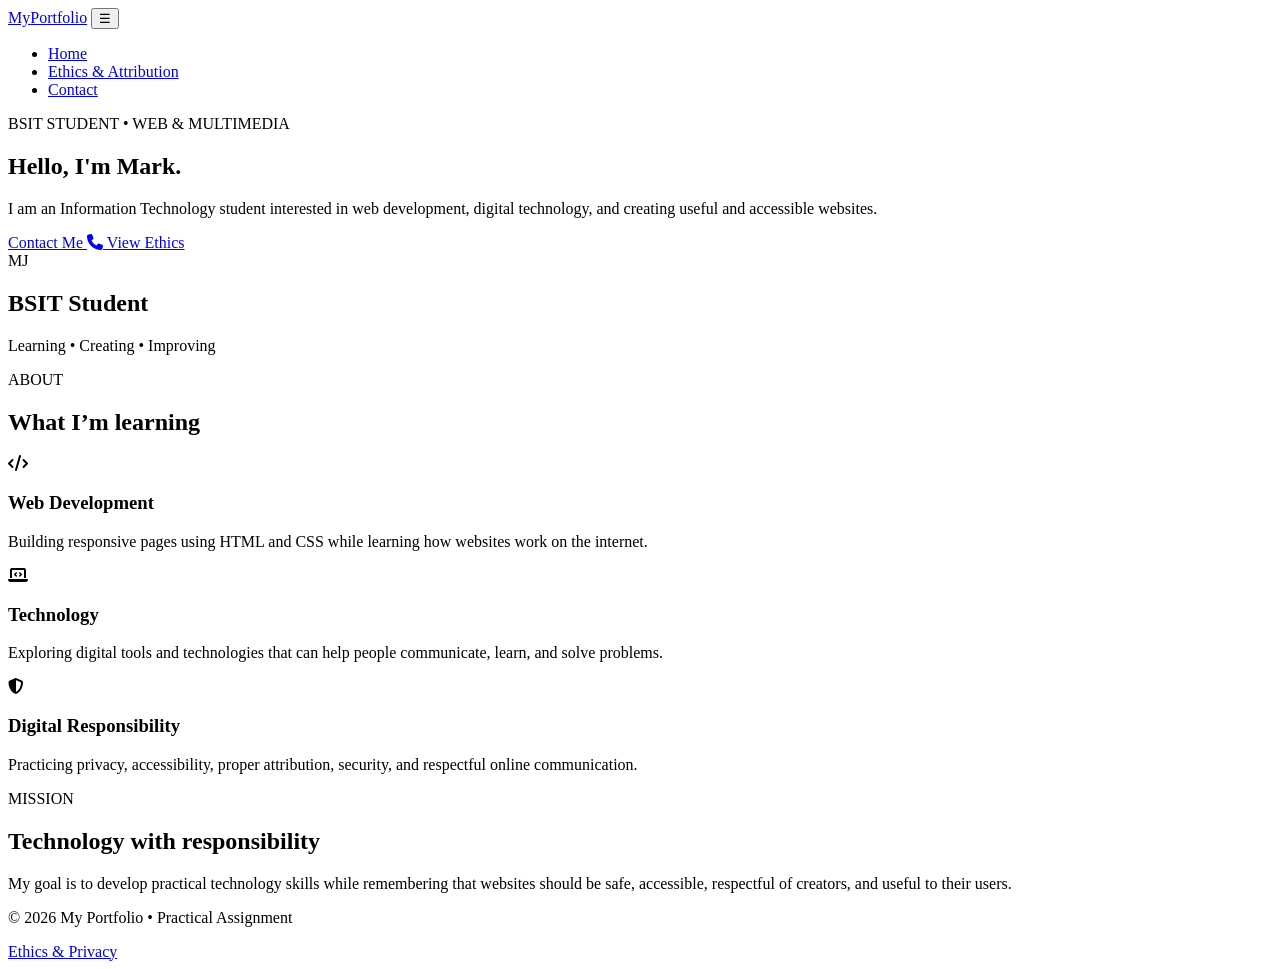
==== index.html @ bfece75e "Create index.html" ====
<!DOCTYPE html>
<html lang="en">
<head>
  <meta charset="UTF-8">
  <meta name="viewport" content="width=device-width, initial-scale=1.0">
  <meta name="description" content="A simple BSIT student personal portfolio website.">
  
  <link rel="stylesheet" href="https://cdnjs.cloudflare.com/ajax/libs/font-awesome/6.5.2/css/all.min.css">
  
  <title>My Portfolio | BSIT Student</title>
  <link rel="stylesheet" href="style.css">
</head>
<body>
  <header class="site-header">
    <nav class="nav container" aria-label="Main navigation">
      <a class="logo" href="index.html">My<span>Portfolio</span></a>
      <button class="menu-toggle" aria-label="Open navigation menu" aria-expanded="false">☰</button>
      <ul class="nav-links">
        <li><a class="active" href="index.html">Home</a></li>
        <li><a href="ethics.html">Ethics & Attribution</a></li>
        <li><a href="contact.html">Contact</a></li>
      </ul>
    </nav>
  </header>

  <main>
    <section class="hero">
      <div class="container hero-grid">
        <div>
          <p class="eyebrow">BSIT STUDENT • WEB & MULTIMEDIA</p>
          <h1>Hello, I'm <span>Mark</span>.</h1>
          <p class="lead">I am an Information Technology student interested in web development, digital technology, and creating useful and accessible websites.</p>
          <div class="buttons">
            <a class="button" href="contact.html">Contact Me <i class="fa-solid fa-phone"></i> </a>
            <a class="button secondary" href="ethics.html">View Ethics</a>
          </div>
        </div>
        <div class="profile-card" aria-label="Profile introduction">
  <div class="avatar" aria-hidden="true">MJ</div>
  <h2>BSIT Student</h2>
  <p>Learning • Creating • Improving</p>
</div>

      </div>
    </section>

    <section class="section" id="about">
      <div class="container">
        <p class="eyebrow">ABOUT</p>
        <h2>What I’m learning </h2>
        <article class="card">
    <i class="fa-solid fa-code card-icon"></i>
    <h3>Web Development</h3>
            <p>Building responsive pages using HTML and CSS while learning how websites work on the internet.</p>
          </article>
          <article class="card">
    <i class="fa-solid fa-laptop-code card-icon"></i>
    <h3>Technology</h3>
            <p>Exploring digital tools and technologies that can help people communicate, learn, and solve problems.</p>
          </article>
          <article class="card">
    <i class="fa-solid fa-shield-halved card-icon"></i>
    <h3>Digital Responsibility</h3>
            <p>Practicing privacy, accessibility, proper attribution, security, and respectful online communication.</p>
          </article>
        </div>
      </div>
    </section>

    <section class="section soft">
      <div class="container">
        <p class="eyebrow">MISSION</p>
        <h2>Technology with responsibility</h2>
        <p class="wide-text">My goal is to develop practical technology skills while remembering that websites should be safe, accessible, respectful of creators, and useful to their users.</p>
      </div>
    </section>
  </main>

  <footer>
    <div class="container footer-content">
      <p>© 2026 My Portfolio • Practical Assignment</p>
      <a href="ethics.html">Ethics & Privacy</a>
    </div>
  </footer>
  <script src="script.js"></script>
</body>
</html>
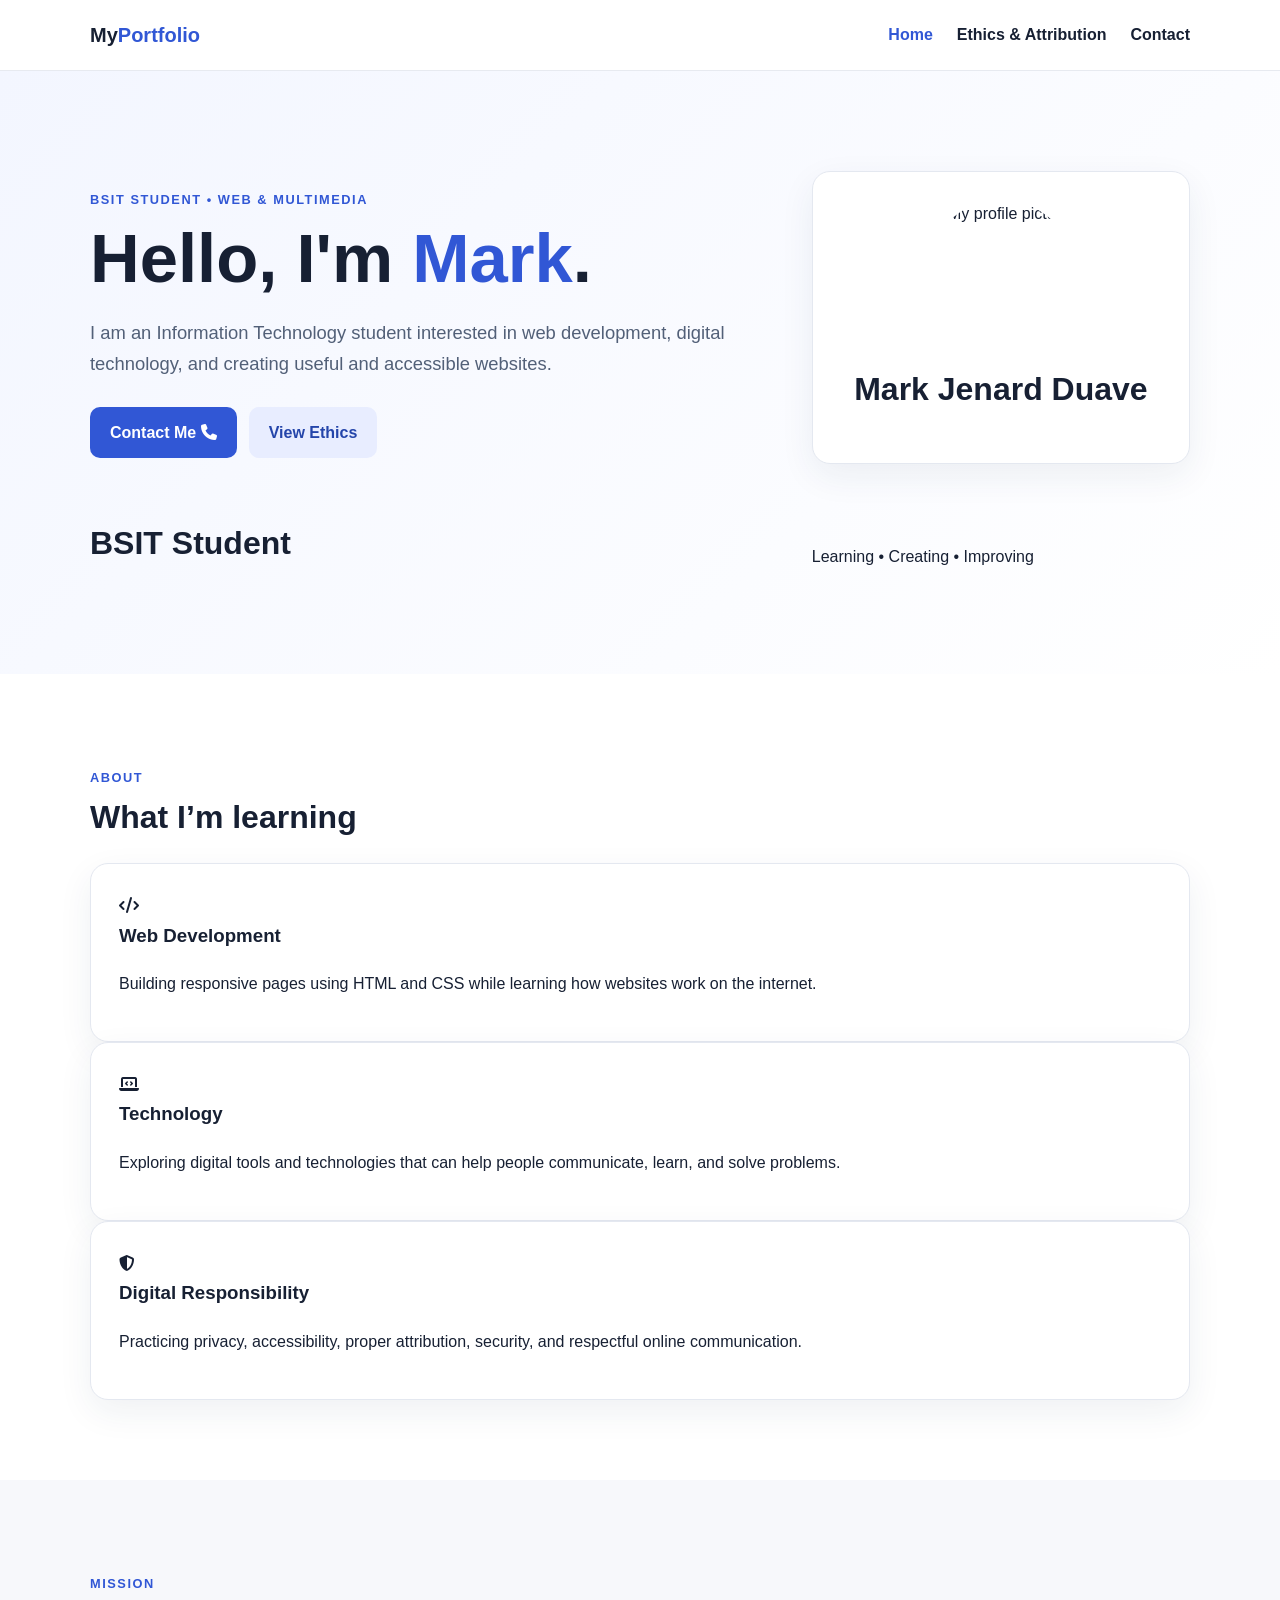
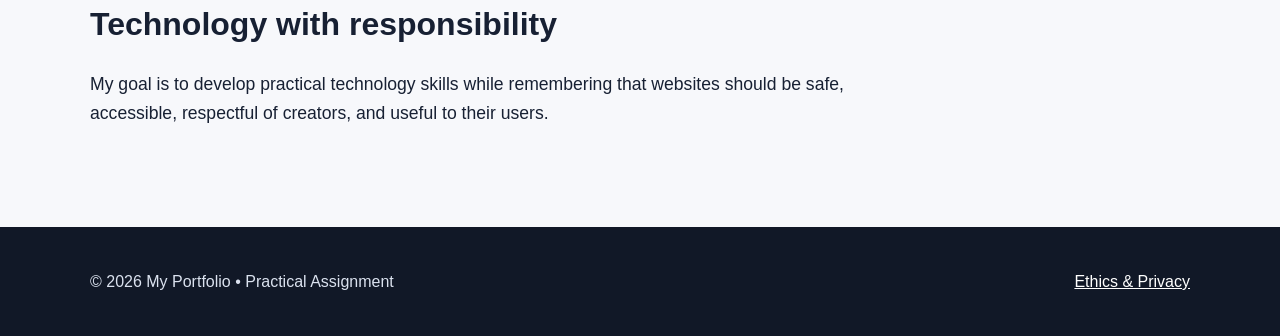
==== commit 6860884f: "Update index.html" ====
--- a/index.html
+++ b/index.html
@@ -35,8 +35,10 @@
             <a class="button secondary" href="ethics.html">View Ethics</a>
           </div>
         </div>
-        <div class="profile-card" aria-label="Profile introduction">
-  <div class="avatar" aria-hidden="true">MJ</div>
+        <div class="profile-card" >
+             <img src="images/profile.jpg" alt="My profile picture" class="profile-image">
+             <h2>Mark Jenard Duave</h2>
+        </div>
   <h2>BSIT Student</h2>
   <p>Learning • Creating • Improving</p>
 </div>
--- a/style.css
+++ b/style.css
@@ -0,0 +1,90 @@
+* { box-sizing: border-box; }
+html { scroll-behavior: smooth; }
+body {
+  margin: 0;
+  font-family: Arial, Helvetica, sans-serif;
+  color: #172033;
+  background: #ffffff;
+  line-height: 1.7;
+}
+a { color: inherit; }
+.container { width: min(1100px, 92%); margin: 0 auto; }
+.narrow { max-width: 850px; }
+.site-header {
+  position: sticky; top: 0; z-index: 10;
+  background: rgba(255,255,255,.96);
+  border-bottom: 1px solid #e7eaf0;
+}
+.nav { min-height: 70px; display: flex; align-items: center; justify-content: space-between; gap: 20px; }
+.logo { font-size: 1.25rem; font-weight: 800; text-decoration: none; }
+.logo span, .hero h1 span { color: #3157d5; }
+.nav-links { list-style: none; display: flex; gap: 24px; margin: 0; padding: 0; }
+.nav-links a { text-decoration: none; font-weight: 600; padding: 8px 0; }
+.nav-links a:hover, .nav-links .active { color: #3157d5; }
+.menu-toggle { display: none; border: 0; background: transparent; font-size: 1.6rem; cursor: pointer; }
+.hero { background: linear-gradient(135deg, #f3f6ff, #ffffff); padding: 100px 0 85px; }
+.hero-grid { display: grid; grid-template-columns: 1.4fr .8fr; align-items: center; gap: 60px; }
+.eyebrow { color: #3157d5; font-weight: 800; letter-spacing: .12em; font-size: .8rem; margin-bottom: 10px; }
+h1 { font-size: clamp(2.3rem, 6vw, 4.3rem); line-height: 1.1; margin: 0 0 20px; }
+h2 { font-size: 2rem; line-height: 1.2; margin-top: 0; }
+h3 { margin-top: 0; }
+.lead { font-size: 1.15rem; color: #526078; max-width: 680px; }
+.buttons { display: flex; flex-wrap: wrap; gap: 12px; margin-top: 28px; }
+.button {
+  display: inline-block; border: 0; border-radius: 10px; padding: 12px 20px;
+  background: #3157d5; color: white; text-decoration: none; font-weight: 700;
+  cursor: pointer;
+}
+.button:hover { opacity: .9; }
+.button.secondary { background: #e8edff; color: #2445aa; }
+.profile-card, .card, .contact-form, .info-block {
+  border: 1px solid #e4e8f0; border-radius: 18px; background: white;
+  padding: 28px; box-shadow: 0 12px 35px rgba(35,50,90,.07);
+}
+.profile-card { text-align: center; }
+.avatar {
+  width: 110px; height: 110px; margin: 0 auto 20px; border-radius: 50%;
+  display: grid; place-items: center; background: #e8edff; color: #3157d5;
+  font-size: 3rem; font-weight: 800;
+}
+.section { padding: 80px 0; }
+.soft { background: #f7f8fb; }
+.cards { display: grid; grid-template-columns: repeat(3, 1fr); gap: 22px; margin-top: 30px; }
+.wide-text { max-width: 780px; font-size: 1.1rem; }
+.info-block { margin-top: 24px; }
+.info-block li { margin: 8px 0; }
+.contact-grid { display: grid; grid-template-columns: 1fr 1fr; gap: 50px; align-items: start; }
+.contact-form { display: flex; flex-direction: column; gap: 10px; }
+.contact-form label { font-weight: 700; margin-top: 6px; }
+.contact-form input, .contact-form textarea {
+  width: 100%; padding: 12px; border: 1px solid #cfd5e1; border-radius: 9px;
+  font: inherit; background: #fff;
+}
+.contact-form input:focus, .contact-form textarea:focus, a:focus, button:focus {
+  outline: 3px solid #9fb3ff; outline-offset: 2px;
+}
+.form-message { min-height: 28px; font-weight: 700; color: #3157d5; }
+footer { background: #111827; color: #dbe2ef; padding: 25px 0; }
+.footer-content { display: flex; justify-content: space-between; gap: 20px; align-items: center; }
+.footer-content a { color: white; }
+@media (max-width: 760px) {
+  .menu-toggle { display: block; }
+  .nav-links {
+    display: none; position: absolute; left: 4%; right: 4%; top: 70px;
+    background: white; padding: 18px; border: 1px solid #e4e8f0; border-radius: 12px;
+    flex-direction: column; gap: 10px; box-shadow: 0 12px 30px rgba(0,0,0,.08);
+  }
+  .nav-links.open { display: flex; }
+  .hero { padding: 70px 0; }
+  .hero-grid, .contact-grid, .cards { grid-template-columns: 1fr; }
+  .footer-content { flex-direction: column; align-items: flex-start; }
+}
+
+.profile-image {
+  width: 150px;
+  height: 150px;
+  object-fit: cover;
+  border-radius: 50%;
+  display: block;
+  margin: 0 auto 20px;
+}
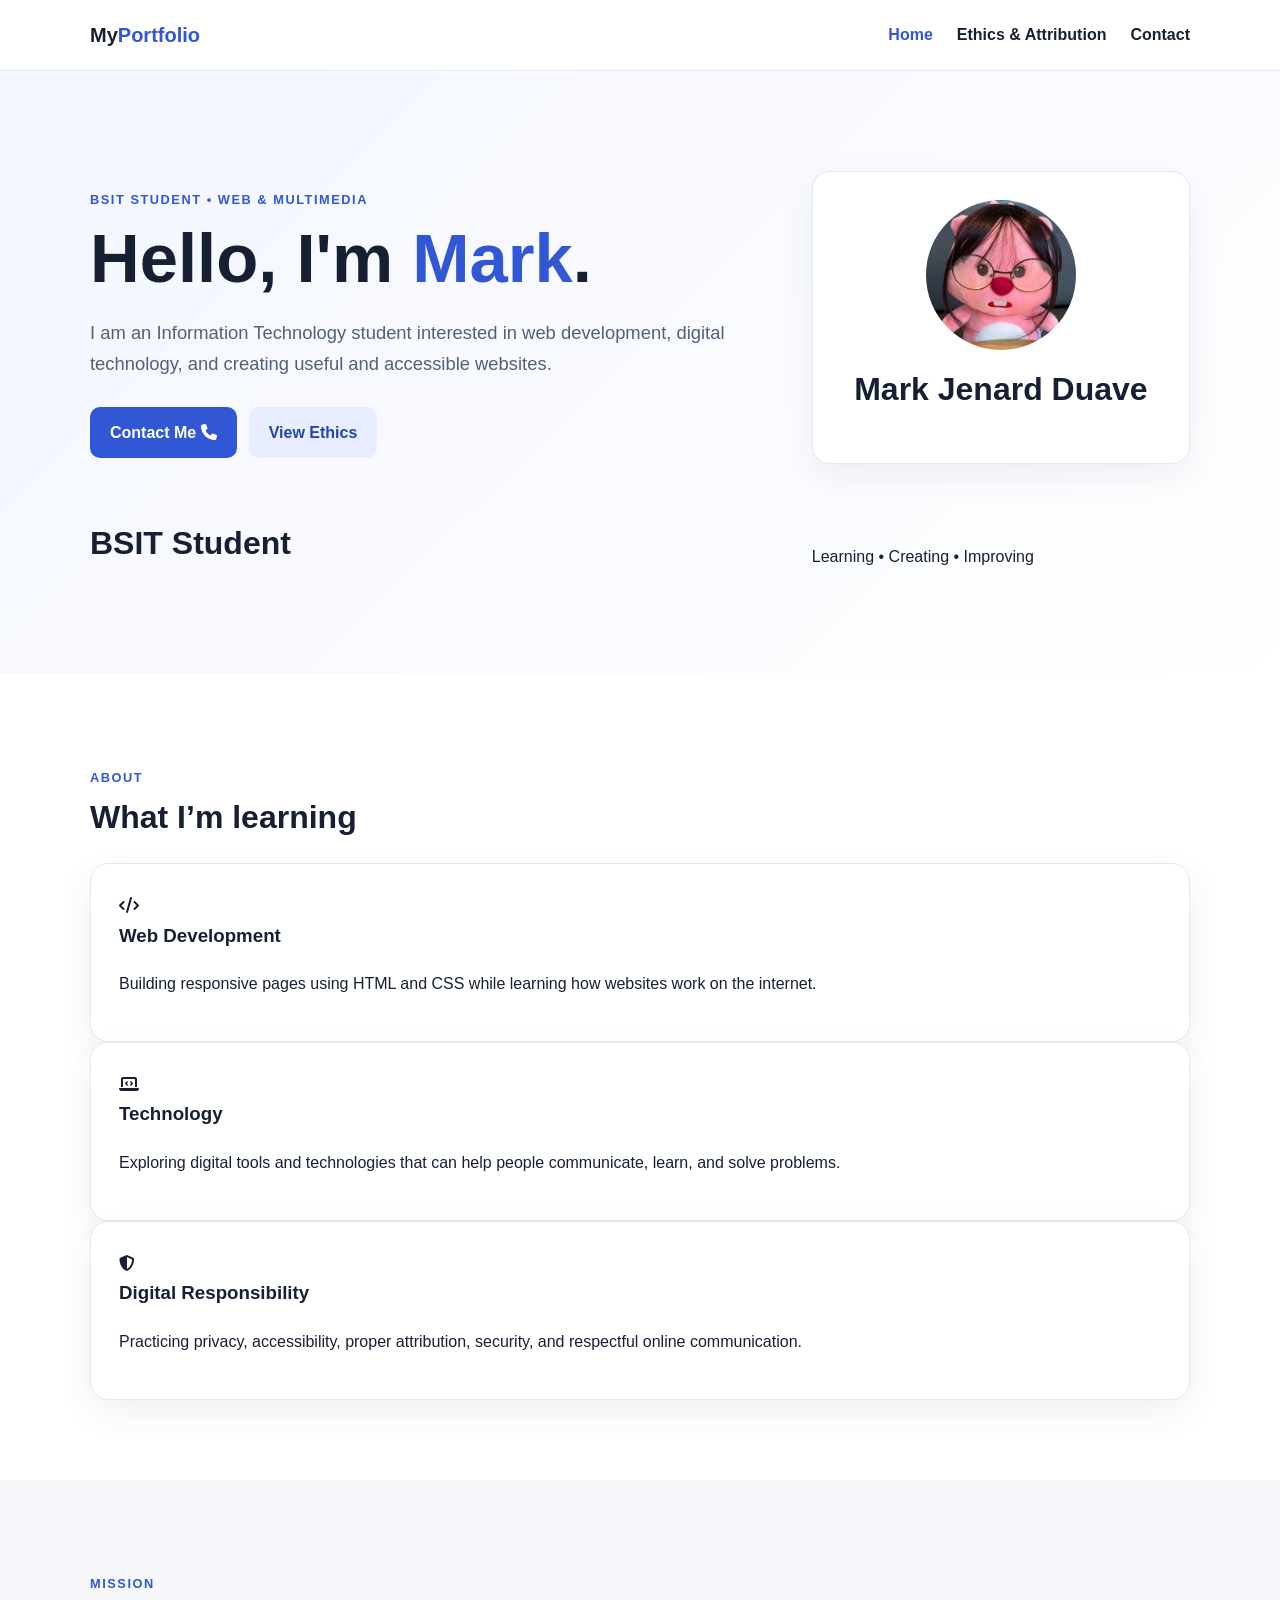
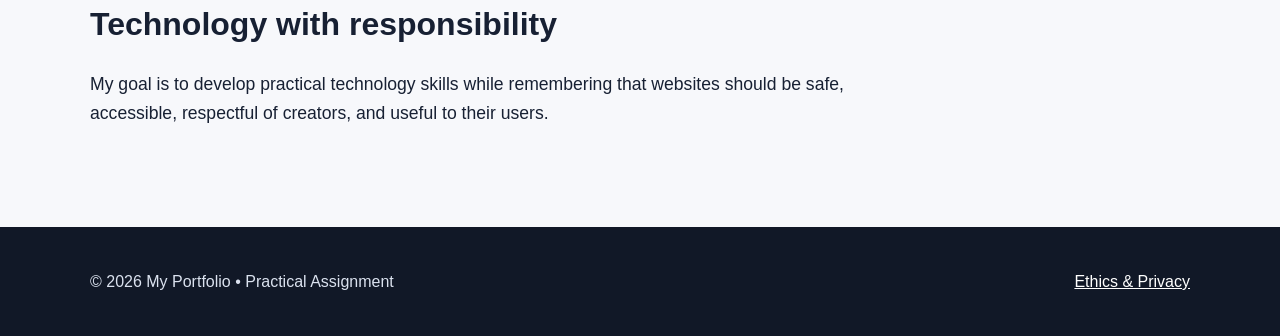
==== commit 3bb564d1: "Update index.html" ====
--- a/index.html
+++ b/index.html
@@ -36,7 +36,7 @@
           </div>
         </div>
         <div class="profile-card" >
-             <img src="images/profile.jpg" alt="My profile picture" class="profile-image">
+             <img src="profile.jpg" alt="My profile picture" class="profile-image">
              <h2>Mark Jenard Duave</h2>
         </div>
   <h2>BSIT Student</h2>
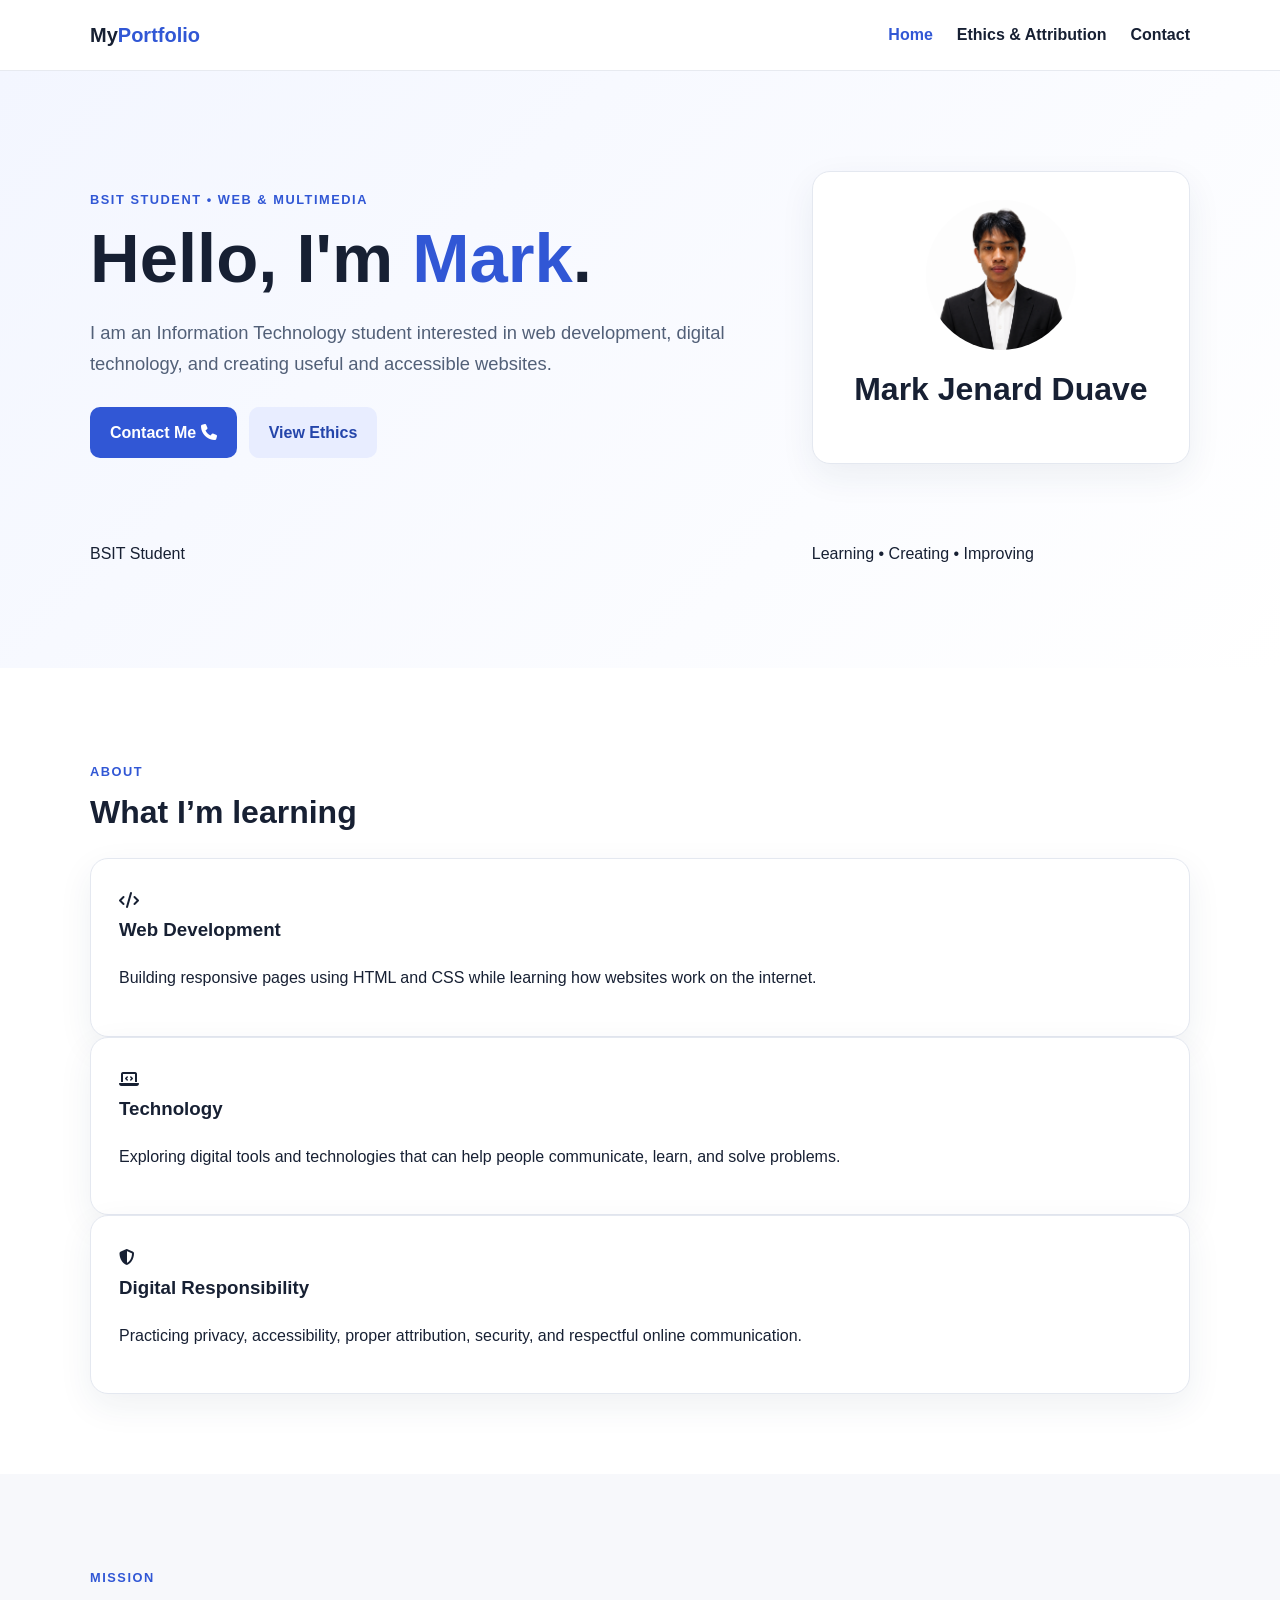
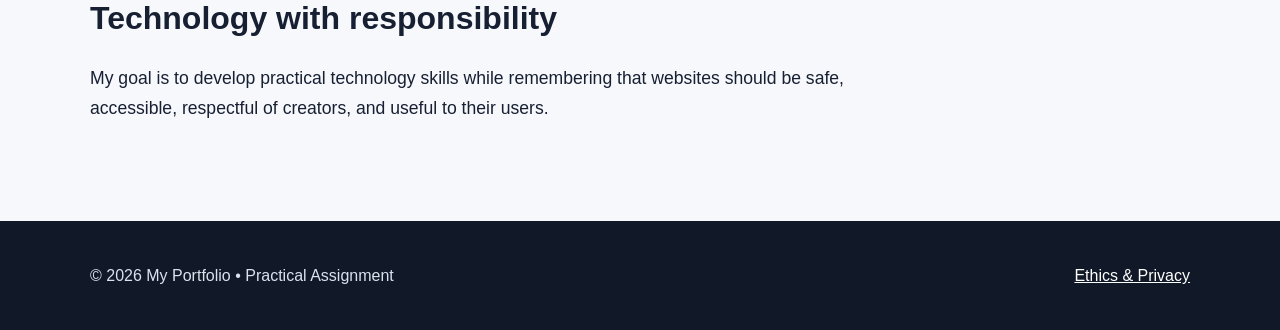
==== commit 67c4324f: "Update index.html" ====
--- a/index.html
+++ b/index.html
@@ -3,7 +3,7 @@
 <head>
   <meta charset="UTF-8">
   <meta name="viewport" content="width=device-width, initial-scale=1.0">
-  <meta name="description" content="A simple BSIT student personal portfolio website.">
+  
   
   <link rel="stylesheet" href="https://cdnjs.cloudflare.com/ajax/libs/font-awesome/6.5.2/css/all.min.css">
   
@@ -36,10 +36,10 @@
           </div>
         </div>
         <div class="profile-card" >
-             <img src="profile.jpg" alt="My profile picture" class="profile-image">
+             <img src="profile.png" alt="profile.png" class="profile-image">
              <h2>Mark Jenard Duave</h2>
         </div>
-  <h2>BSIT Student</h2>
+  <p>BSIT Student</p>
   <p>Learning • Creating • Improving</p>
 </div>
 
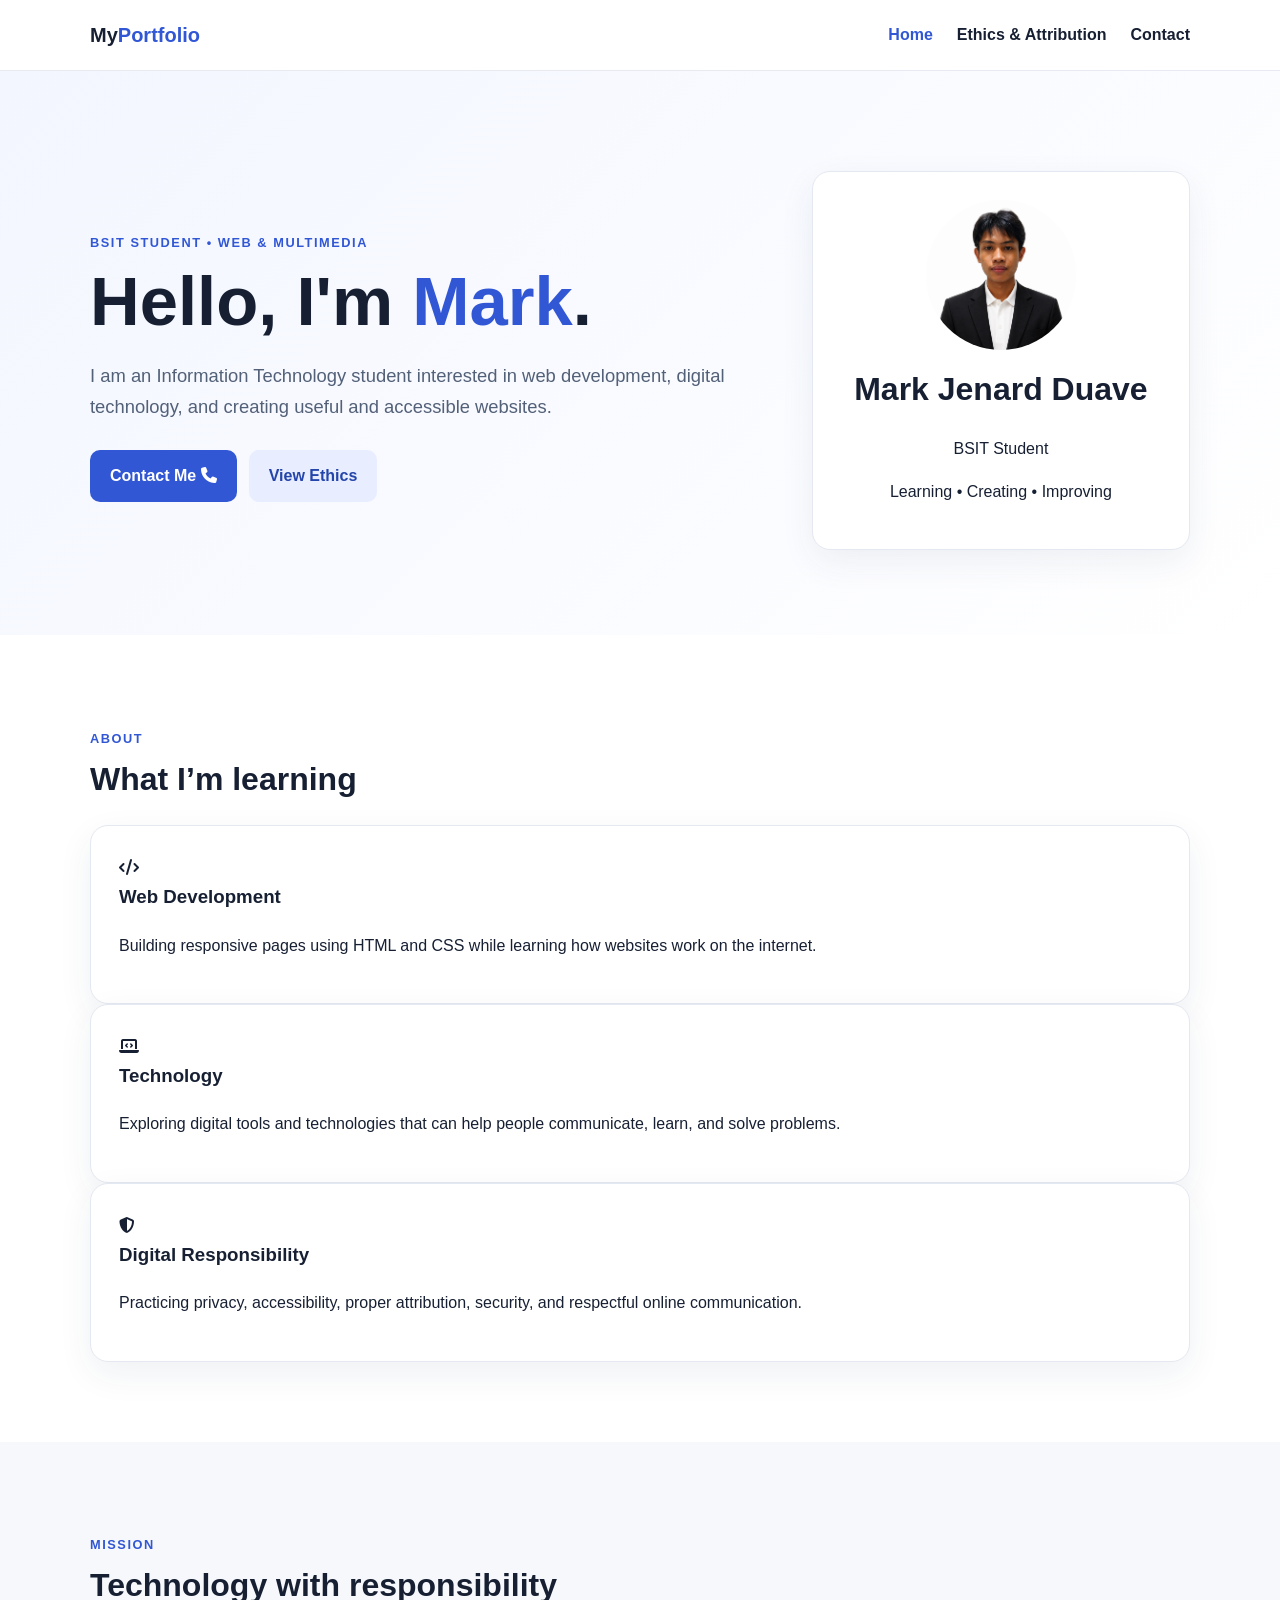
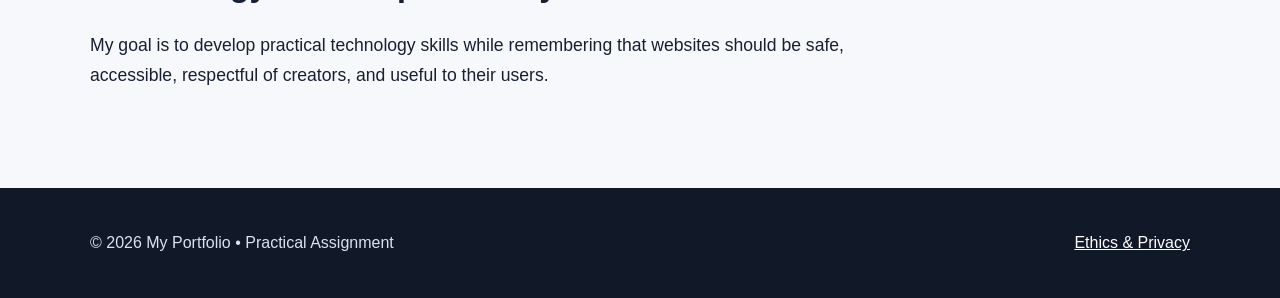
==== commit fde14f26: "Update index.html" ====
--- a/index.html
+++ b/index.html
@@ -38,7 +38,6 @@
         <div class="profile-card" >
              <img src="profile.png" alt="profile.png" class="profile-image">
              <h2>Mark Jenard Duave</h2>
-        </div>
   <p>BSIT Student</p>
   <p>Learning • Creating • Improving</p>
 </div>
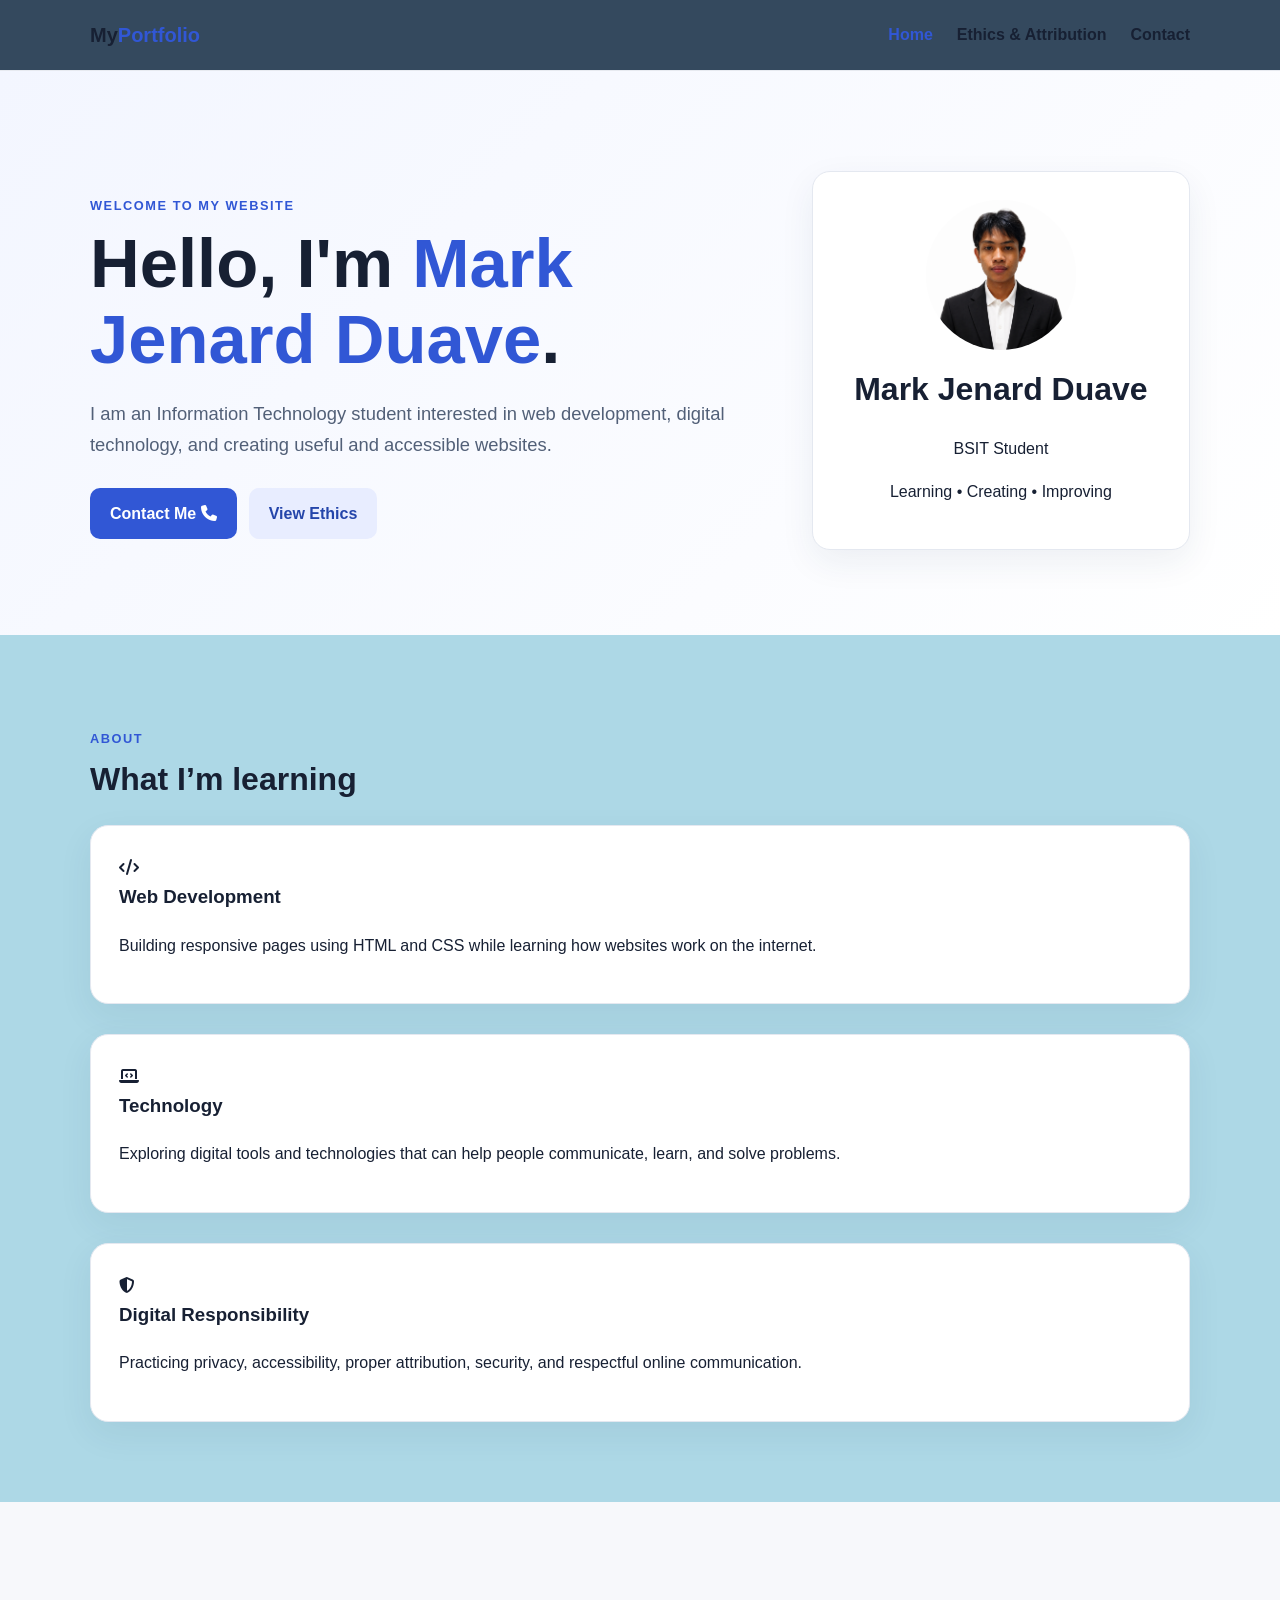
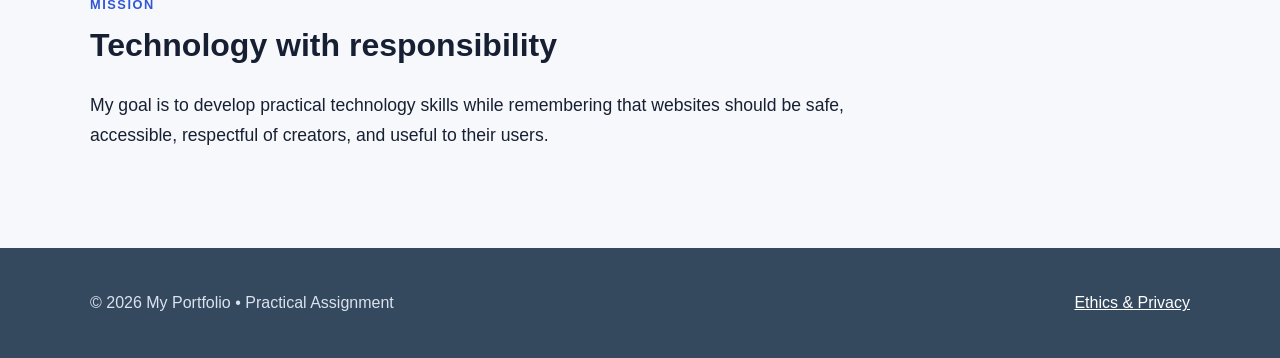
==== commit 7f6a8d1e: "Update index.html" ====
--- a/index.html
+++ b/index.html
@@ -1,10 +1,8 @@
 <!DOCTYPE html>
 <html lang="en">
 <head>
-  <meta charset="UTF-8">
-  <meta name="viewport" content="width=device-width, initial-scale=1.0">
-  
-  
+
+ 
   <link rel="stylesheet" href="https://cdnjs.cloudflare.com/ajax/libs/font-awesome/6.5.2/css/all.min.css">
   
   <title>My Portfolio | BSIT Student</title>
@@ -13,7 +11,7 @@
 <body>
   <header class="site-header">
     <nav class="nav container" aria-label="Main navigation">
-      <a class="logo" href="index.html">My<span>Portfolio</span></a>
+      <a class="logo" href="index.html">My<span>Portfolio</span></a> 
       <button class="menu-toggle" aria-label="Open navigation menu" aria-expanded="false">☰</button>
       <ul class="nav-links">
         <li><a class="active" href="index.html">Home</a></li>
@@ -27,8 +25,9 @@
     <section class="hero">
       <div class="container hero-grid">
         <div>
-          <p class="eyebrow">BSIT STUDENT • WEB & MULTIMEDIA</p>
-          <h1>Hello, I'm <span>Mark</span>.</h1>
+          
+          <p class="eyebrow">WELCOME TO MY WEBSITE</p>
+          <h1>Hello, I'm <span>Mark Jenard Duave</span>.</h1>
           <p class="lead">I am an Information Technology student interested in web development, digital technology, and creating useful and accessible websites.</p>
           <div class="buttons">
             <a class="button" href="contact.html">Contact Me <i class="fa-solid fa-phone"></i> </a>
@@ -37,6 +36,7 @@
         </div>
         <div class="profile-card" >
              <img src="profile.png" alt="profile.png" class="profile-image">
+             
              <h2>Mark Jenard Duave</h2>
   <p>BSIT Student</p>
   <p>Learning • Creating • Improving</p>
@@ -45,20 +45,25 @@
       </div>
     </section>
 
-    <section class="section" id="about">
+    <section {
+    class="section" id="about">
       <div class="container">
         <p class="eyebrow">ABOUT</p>
         <h2>What I’m learning </h2>
-        <article class="card">
+        <div>
+           <article class="card">
     <i class="fa-solid fa-code card-icon"></i>
     <h3>Web Development</h3>
             <p>Building responsive pages using HTML and CSS while learning how websites work on the internet.</p>
-          </article>
+          </article> 
+          
+          
           <article class="card">
     <i class="fa-solid fa-laptop-code card-icon"></i>
     <h3>Technology</h3>
             <p>Exploring digital tools and technologies that can help people communicate, learn, and solve problems.</p>
           </article>
+          
           <article class="card">
     <i class="fa-solid fa-shield-halved card-icon"></i>
     <h3>Digital Responsibility</h3>
@@ -85,4 +90,5 @@
   </footer>
   <script src="script.js"></script>
 </body>
-</html>
+                                            </html>
+                                            
--- a/style.css
+++ b/style.css
@@ -4,7 +4,7 @@
   margin: 0;
   font-family: Arial, Helvetica, sans-serif;
   color: #172033;
-  background: #ffffff;
+  background: #ADD8E6;
   line-height: 1.7;
 }
 a { color: inherit; }
@@ -12,7 +12,7 @@
 .narrow { max-width: 850px; }
 .site-header {
   position: sticky; top: 0; z-index: 10;
-  background: rgba(255,255,255,.96);
+  background: #34495E;
   border-bottom: 1px solid #e7eaf0;
 }
 .nav { min-height: 70px; display: flex; align-items: center; justify-content: space-between; gap: 20px; }
@@ -43,13 +43,18 @@
 }
 .profile-card { text-align: center; }
 .avatar {
-  width: 110px; height: 110px; margin: 0 auto 20px; border-radius: 50%;
+  border: 4px solid #f5f5f5;">
+  width: 110px; height: 110px; margin: 0 auto 20px;  border-radius: 50%;
   display: grid; place-items: center; background: #e8edff; color: #3157d5;
   font-size: 3rem; font-weight: 800;
 }
 .section { padding: 80px 0; }
+.section .container > div {
+  display: flex;
+  flex-direction: column;
+  gap: 30px; }
 .soft { background: #f7f8fb; }
-.cards { display: grid; grid-template-columns: repeat(3, 1fr); gap: 22px; margin-top: 30px; }
+.cards { display: grid; grid-template-columns: repeat (3, 1fr): gap: 22px; margin-top:  30px; }
 .wide-text { max-width: 780px; font-size: 1.1rem; }
 .info-block { margin-top: 24px; }
 .info-block li { margin: 8px 0; }
@@ -58,13 +63,13 @@
 .contact-form label { font-weight: 700; margin-top: 6px; }
 .contact-form input, .contact-form textarea {
   width: 100%; padding: 12px; border: 1px solid #cfd5e1; border-radius: 9px;
-  font: inherit; background: #fff;
+  font: inherit; background: #f1f1f1;
 }
 .contact-form input:focus, .contact-form textarea:focus, a:focus, button:focus {
   outline: 3px solid #9fb3ff; outline-offset: 2px;
 }
 .form-message { min-height: 28px; font-weight: 700; color: #3157d5; }
-footer { background: #111827; color: #dbe2ef; padding: 25px 0; }
+footer { background: #34495E; color: #dbe2ef; padding: 25px 0; }
 .footer-content { display: flex; justify-content: space-between; gap: 20px; align-items: center; }
 .footer-content a { color: white; }
 @media (max-width: 760px) {
